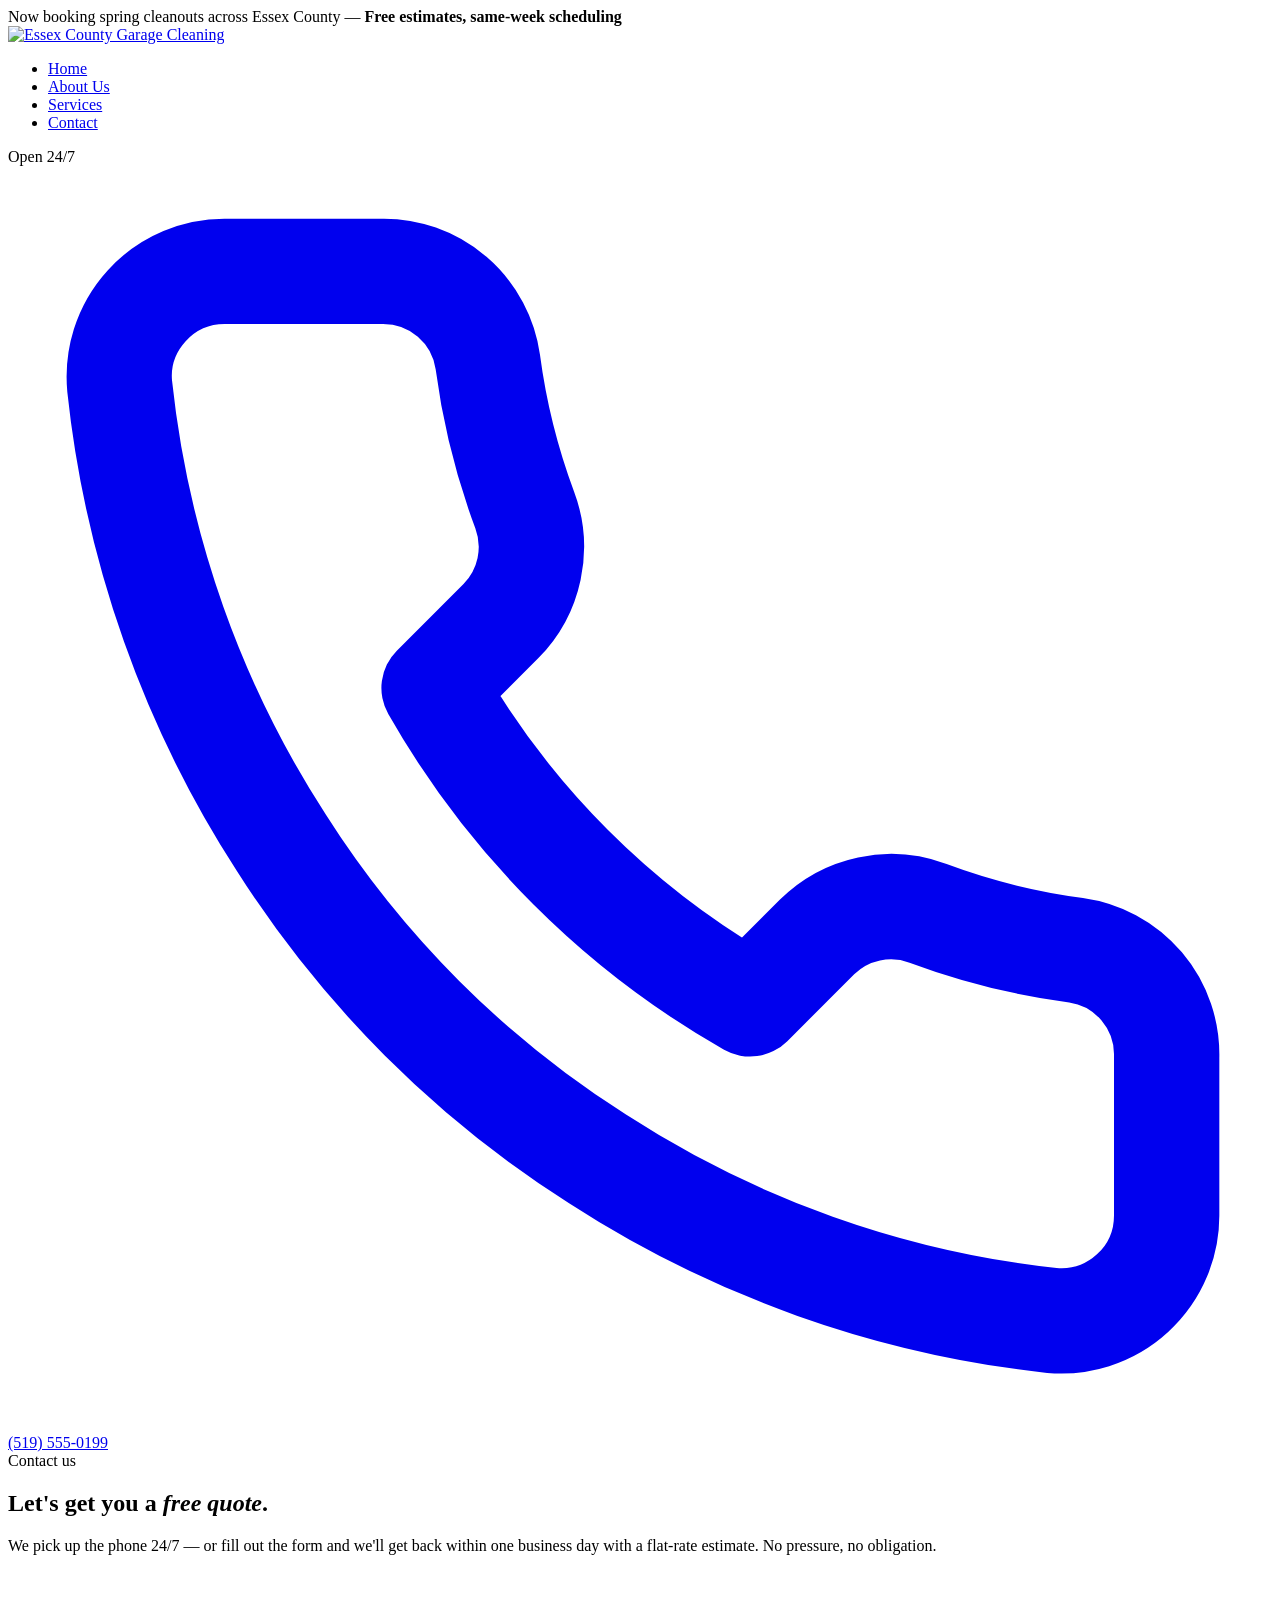
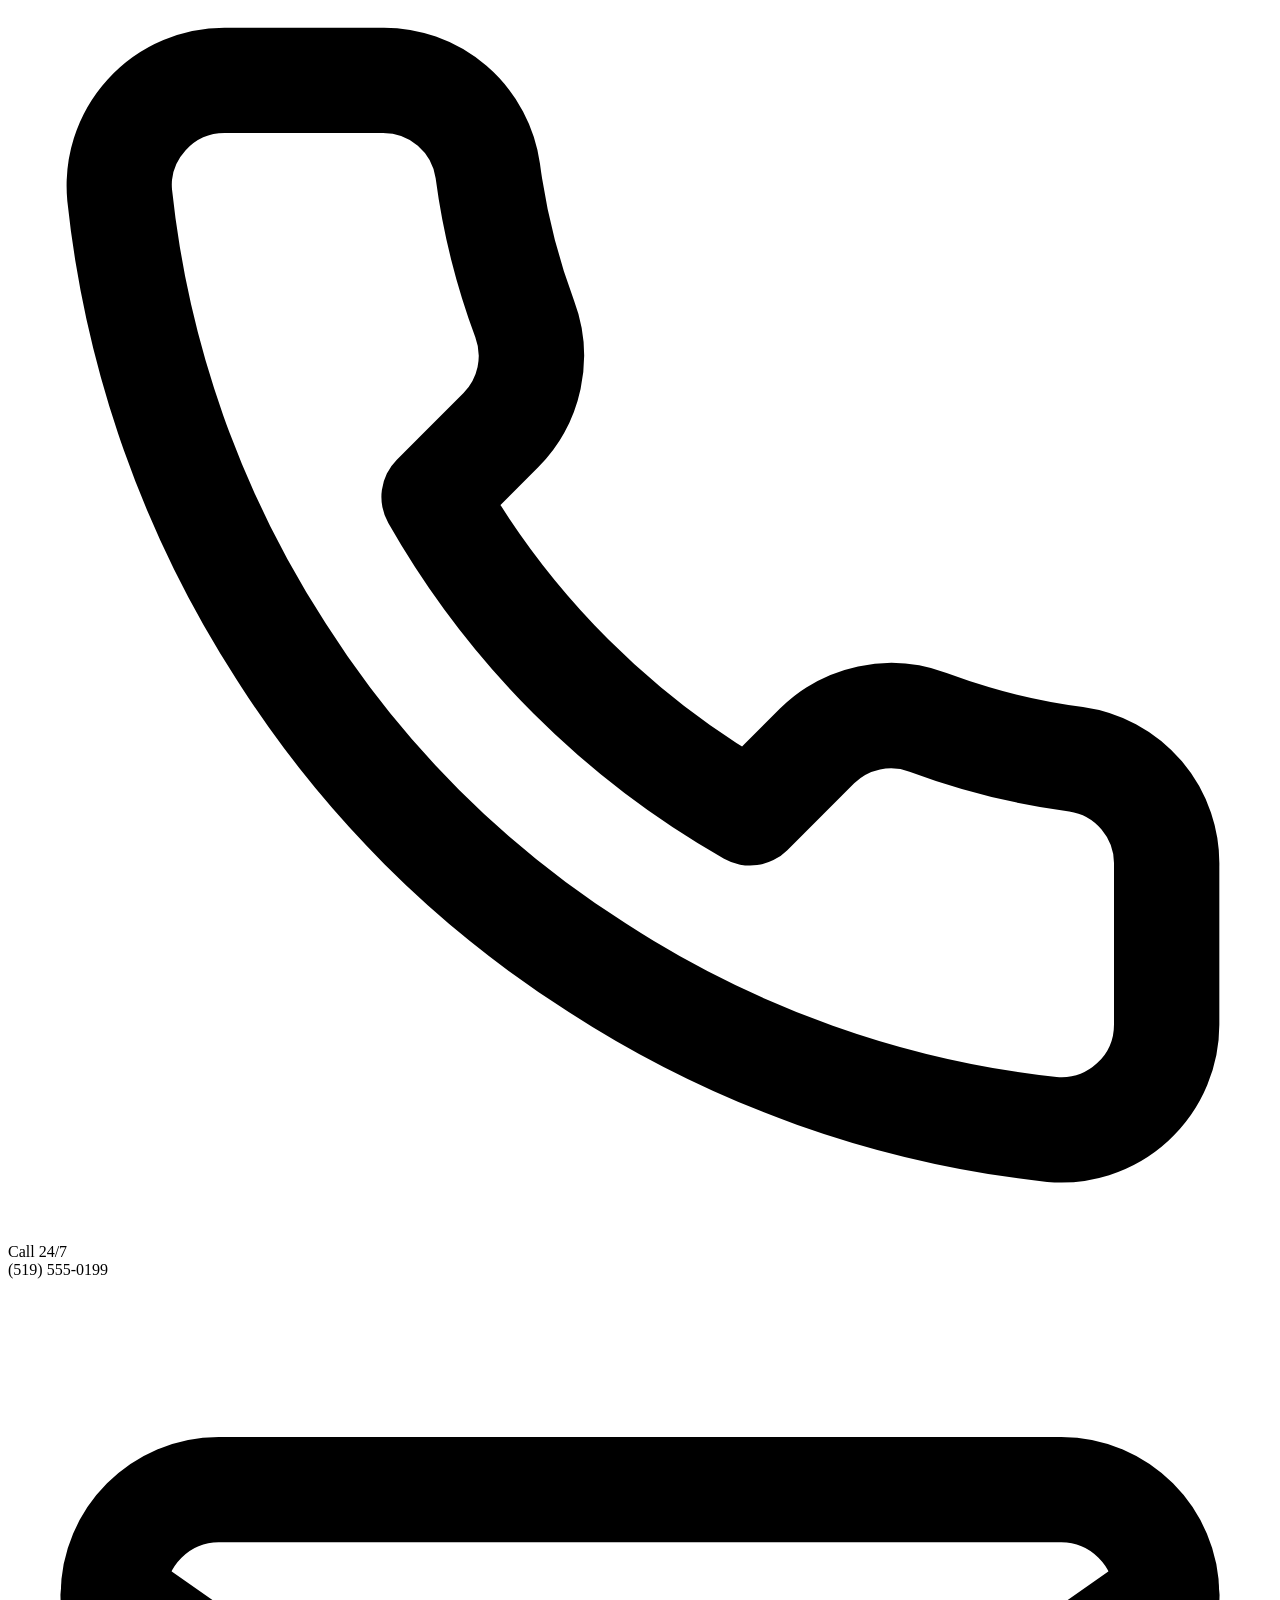
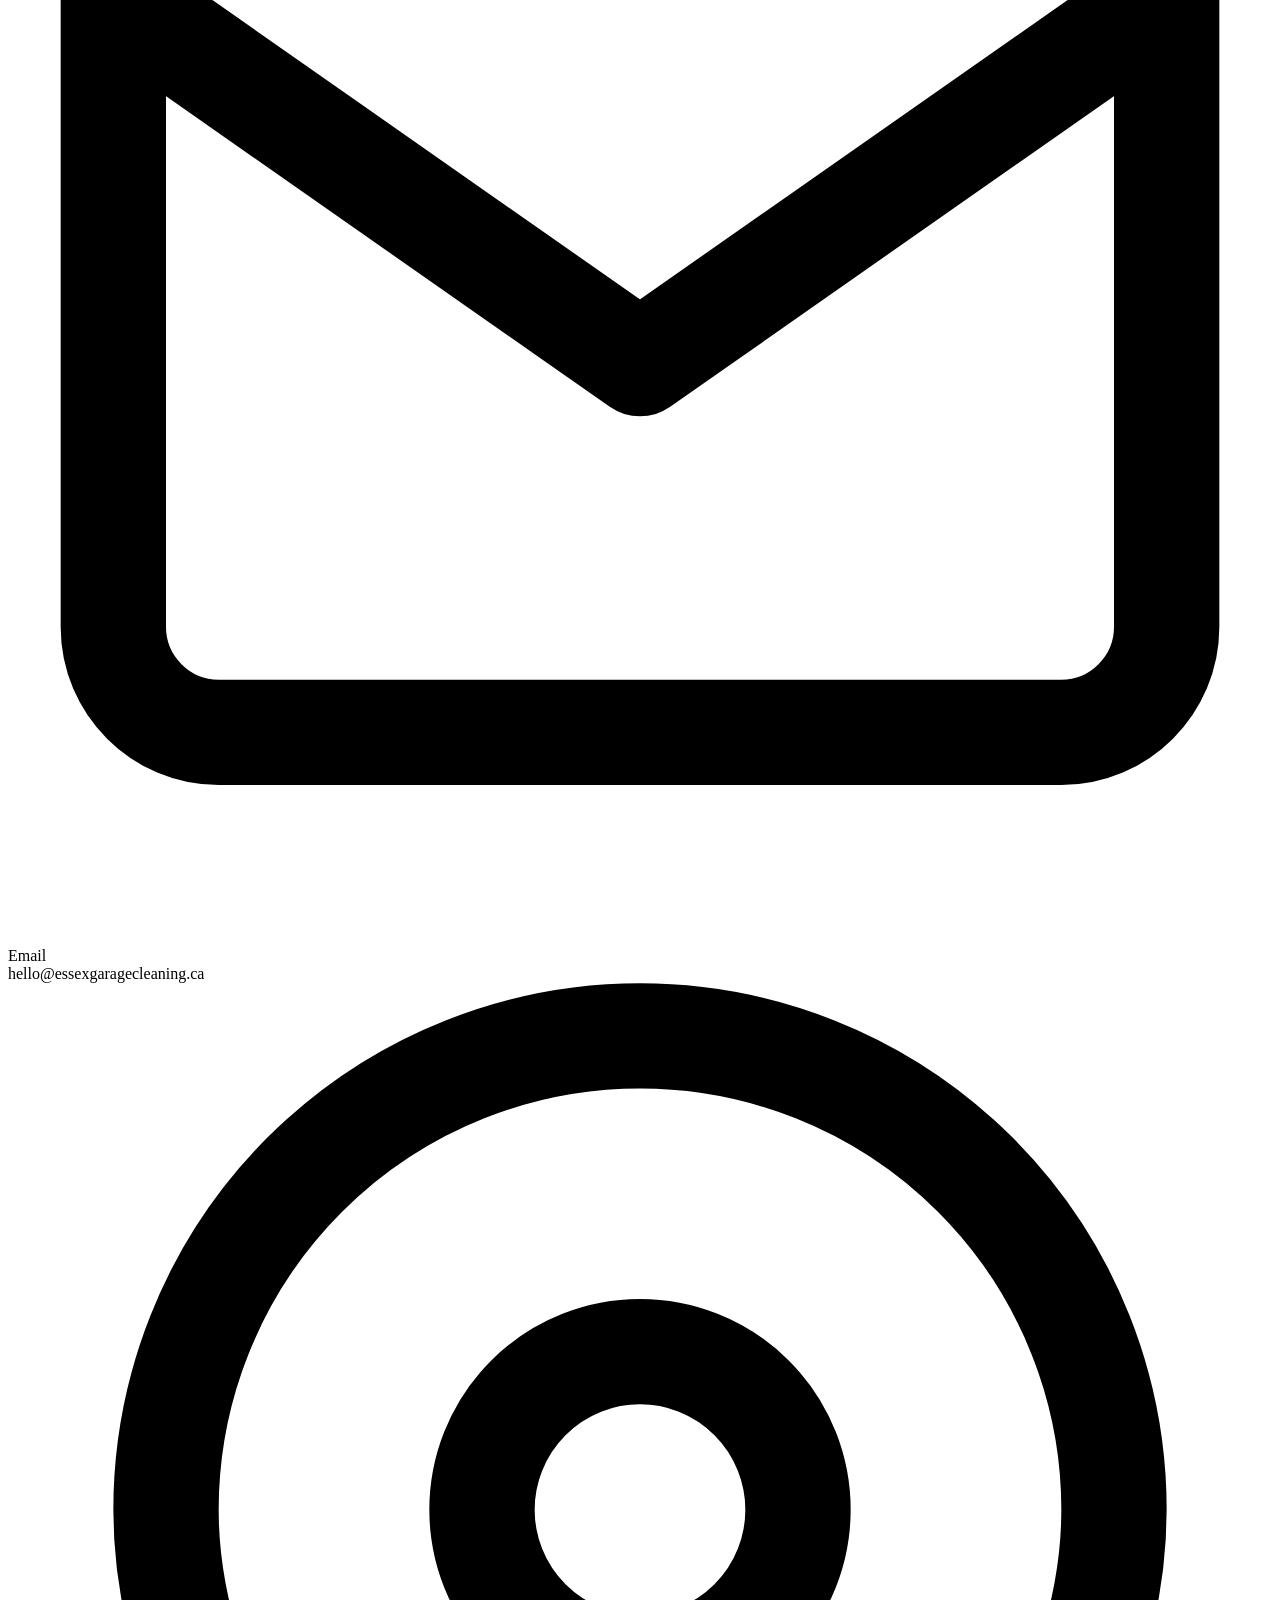
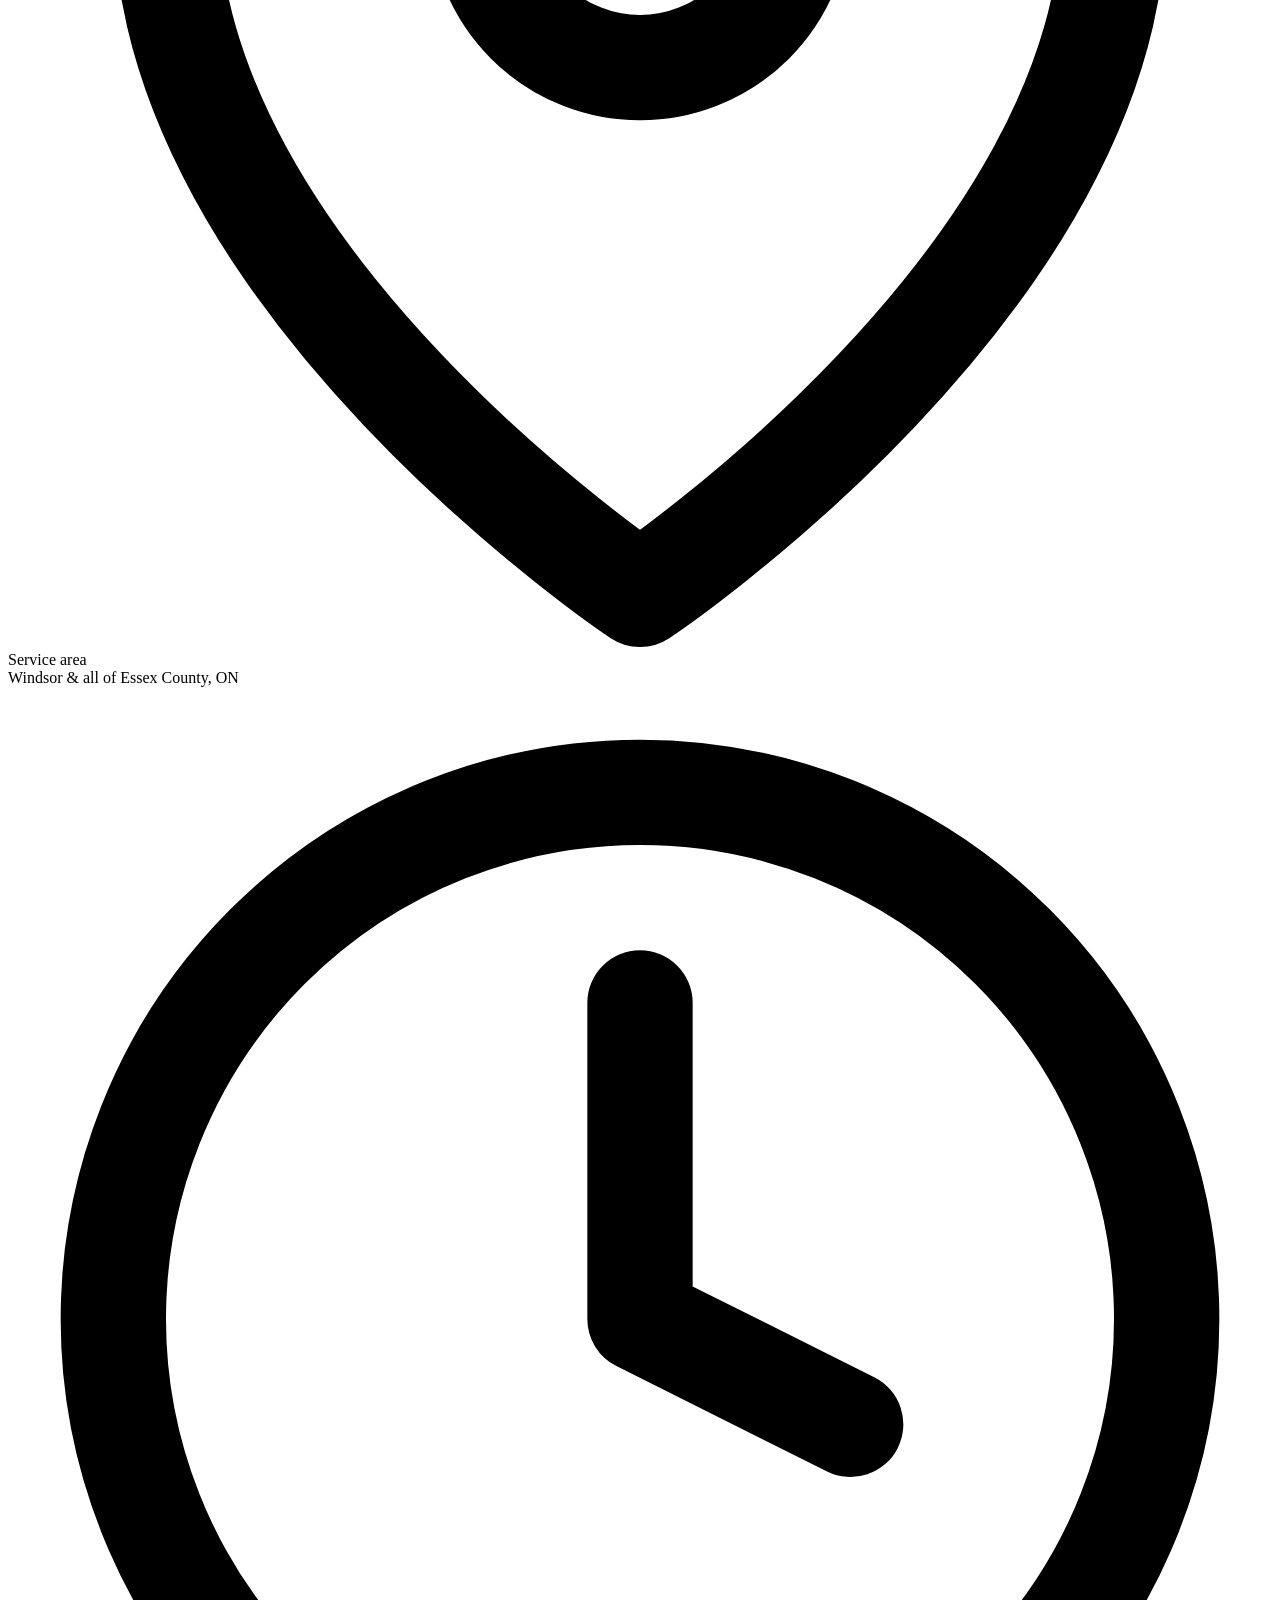
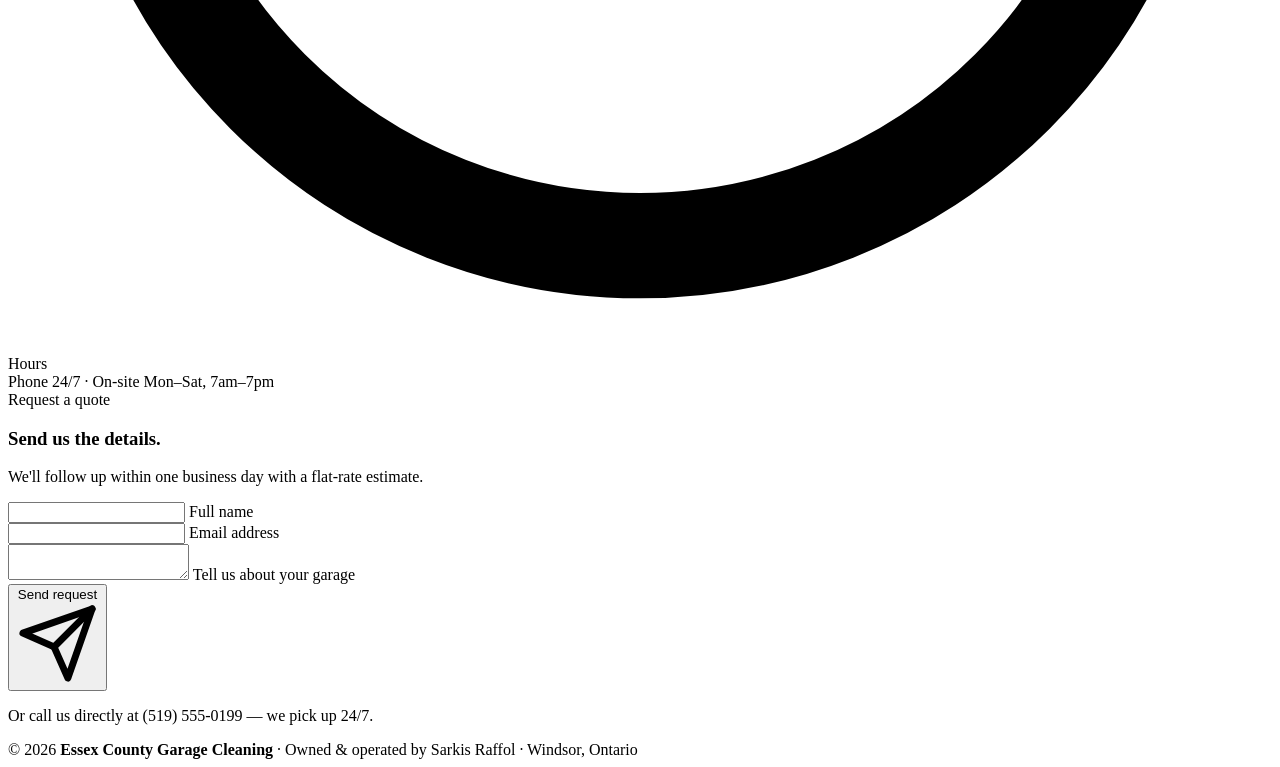
==== index.html @ 75c5b3ed "Add files via upload" ====
<!DOCTYPE html>
<html lang="en">
<head>
<meta charset="UTF-8" />
<meta name="viewport" content="width=device-width, initial-scale=1.0" />
<title>Contact — Essex County Garage Cleaning</title>
<link rel="preconnect" href="https://fonts.googleapis.com">
<link rel="preconnect" href="https://fonts.gstatic.com" crossorigin>
<link href="https://fonts.googleapis.com/css2?family=Fraunces:ital,opsz,wght@0,9..144,400;0,9..144,500;0,9..144,600;1,9..144,500&family=Inter:wght@300;400;500;600;700&display=swap" rel="stylesheet">
<link rel="stylesheet" href="assets/style.css">
</head>
<body>

<div class="announce">
  Now booking spring cleanouts across Essex County — <strong>Free estimates, same-week scheduling</strong>
</div>

<header class="site-header">
  <div class="header-inner">
    <a href="index.html" class="brand">
      <img src="assets/logo.png" alt="Essex County Garage Cleaning" class="brand-logo">
    </a>
    <nav class="primary">
      <ul>
        <li><a href="index.html">Home</a></li>
        <li><a href="about.html">About Us</a></li>
        <li><a href="services.html">Services</a></li>
        <li><a href="contact.html" class="active">Contact</a></li>
      </ul>
    </nav>
    <div class="header-cta">
      <span class="pill-247">Open 24/7</span>
      <a href="tel:5195550199" class="btn-phone">
        <svg viewBox="0 0 24 24" fill="none" stroke="currentColor" stroke-width="2" stroke-linecap="round" stroke-linejoin="round"><path d="M22 16.92v3a2 2 0 0 1-2.18 2 19.79 19.79 0 0 1-8.63-3.07 19.5 19.5 0 0 1-6-6 19.79 19.79 0 0 1-3.07-8.67A2 2 0 0 1 4.11 2h3a2 2 0 0 1 2 1.72 12.84 12.84 0 0 0 .7 2.81 2 2 0 0 1-.45 2.11L8.09 9.91a16 16 0 0 0 6 6l1.27-1.27a2 2 0 0 1 2.11-.45 12.84 12.84 0 0 0 2.81.7A2 2 0 0 1 22 16.92z"/></svg>
        (519) 555-0199
      </a>
    </div>
  </div>
</header>

<section class="page-hero">
  <div class="eyebrow">Contact us</div>
  <h1>Let's get you a <em>free quote</em>.</h1>
  <p class="lead">
    We pick up the phone 24/7 — or fill out the form and we'll get back within one business day with a flat-rate estimate. No pressure, no obligation.
  </p>
</section>

<section class="contact-row" style="margin-top: 20px;">
  <div class="contact-info">
    <div class="contact-details" style="margin-top: 0;">
      <div class="contact-detail">
        <div class="contact-detail-icon">
          <svg viewBox="0 0 24 24" fill="none" stroke="currentColor" stroke-width="2" stroke-linecap="round" stroke-linejoin="round"><path d="M22 16.92v3a2 2 0 0 1-2.18 2 19.79 19.79 0 0 1-8.63-3.07 19.5 19.5 0 0 1-6-6 19.79 19.79 0 0 1-3.07-8.67A2 2 0 0 1 4.11 2h3a2 2 0 0 1 2 1.72 12.84 12.84 0 0 0 .7 2.81 2 2 0 0 1-.45 2.11L8.09 9.91a16 16 0 0 0 6 6l1.27-1.27a2 2 0 0 1 2.11-.45 12.84 12.84 0 0 0 2.81.7A2 2 0 0 1 22 16.92z"/></svg>
        </div>
        <div>
          <div class="contact-detail-label">Call 24/7</div>
          <div class="contact-detail-value large">(519) 555-0199</div>
        </div>
      </div>
      <div class="contact-detail">
        <div class="contact-detail-icon">
          <svg viewBox="0 0 24 24" fill="none" stroke="currentColor" stroke-width="2" stroke-linecap="round" stroke-linejoin="round"><path d="M4 4h16c1.1 0 2 .9 2 2v12c0 1.1-.9 2-2 2H4c-1.1 0-2-.9-2-2V6c0-1.1.9-2 2-2z"/><polyline points="22,6 12,13 2,6"/></svg>
        </div>
        <div>
          <div class="contact-detail-label">Email</div>
          <div class="contact-detail-value">hello@essexgaragecleaning.ca</div>
        </div>
      </div>
      <div class="contact-detail">
        <div class="contact-detail-icon">
          <svg viewBox="0 0 24 24" fill="none" stroke="currentColor" stroke-width="2" stroke-linecap="round" stroke-linejoin="round"><path d="M21 10c0 7-9 13-9 13s-9-6-9-13a9 9 0 0 1 18 0z"/><circle cx="12" cy="10" r="3"/></svg>
        </div>
        <div>
          <div class="contact-detail-label">Service area</div>
          <div class="contact-detail-value">Windsor &amp; all of Essex County, ON</div>
        </div>
      </div>
      <div class="contact-detail">
        <div class="contact-detail-icon">
          <svg viewBox="0 0 24 24" fill="none" stroke="currentColor" stroke-width="2" stroke-linecap="round" stroke-linejoin="round"><circle cx="12" cy="12" r="10"/><polyline points="12 6 12 12 16 14"/></svg>
        </div>
        <div>
          <div class="contact-detail-label">Hours</div>
          <div class="contact-detail-value">Phone 24/7 · On-site Mon–Sat, 7am–7pm</div>
        </div>
      </div>
    </div>
  </div>

  <div class="contact-card">
    <div class="contact-kicker">Request a quote</div>
    <h3 class="contact-title">Send us the details.</h3>
    <p class="contact-sub">We'll follow up within one business day with a flat-rate estimate.</p>
    <form onsubmit="event.preventDefault(); const b=this.querySelector('.form-submit'); b.innerHTML='Sent — we\'ll be in touch'; b.style.background='var(--ink)';">
      <div class="field">
        <input type="text" id="name" placeholder=" " required />
        <label for="name">Full name</label>
      </div>
      <div class="field">
        <input type="email" id="email" placeholder=" " required />
        <label for="email">Email address</label>
      </div>
      <div class="field">
        <textarea id="message" placeholder=" " required></textarea>
        <label for="message">Tell us about your garage</label>
      </div>
      <button type="submit" class="form-submit">
        Send request
        <svg viewBox="0 0 24 24" fill="none" stroke="currentColor" stroke-width="2" stroke-linecap="round" stroke-linejoin="round"><line x1="22" y1="2" x2="11" y2="13"/><polygon points="22 2 15 22 11 13 2 9 22 2"/></svg>
      </button>
      <p class="form-note">Or call us directly at (519) 555-0199 — we pick up 24/7.</p>
    </form>
  </div>
</section>

<footer class="site-footer">
  © 2026 <strong>Essex County Garage Cleaning</strong> · Owned &amp; operated by Sarkis Raffol · Windsor, Ontario
</footer>

</body>
</html>
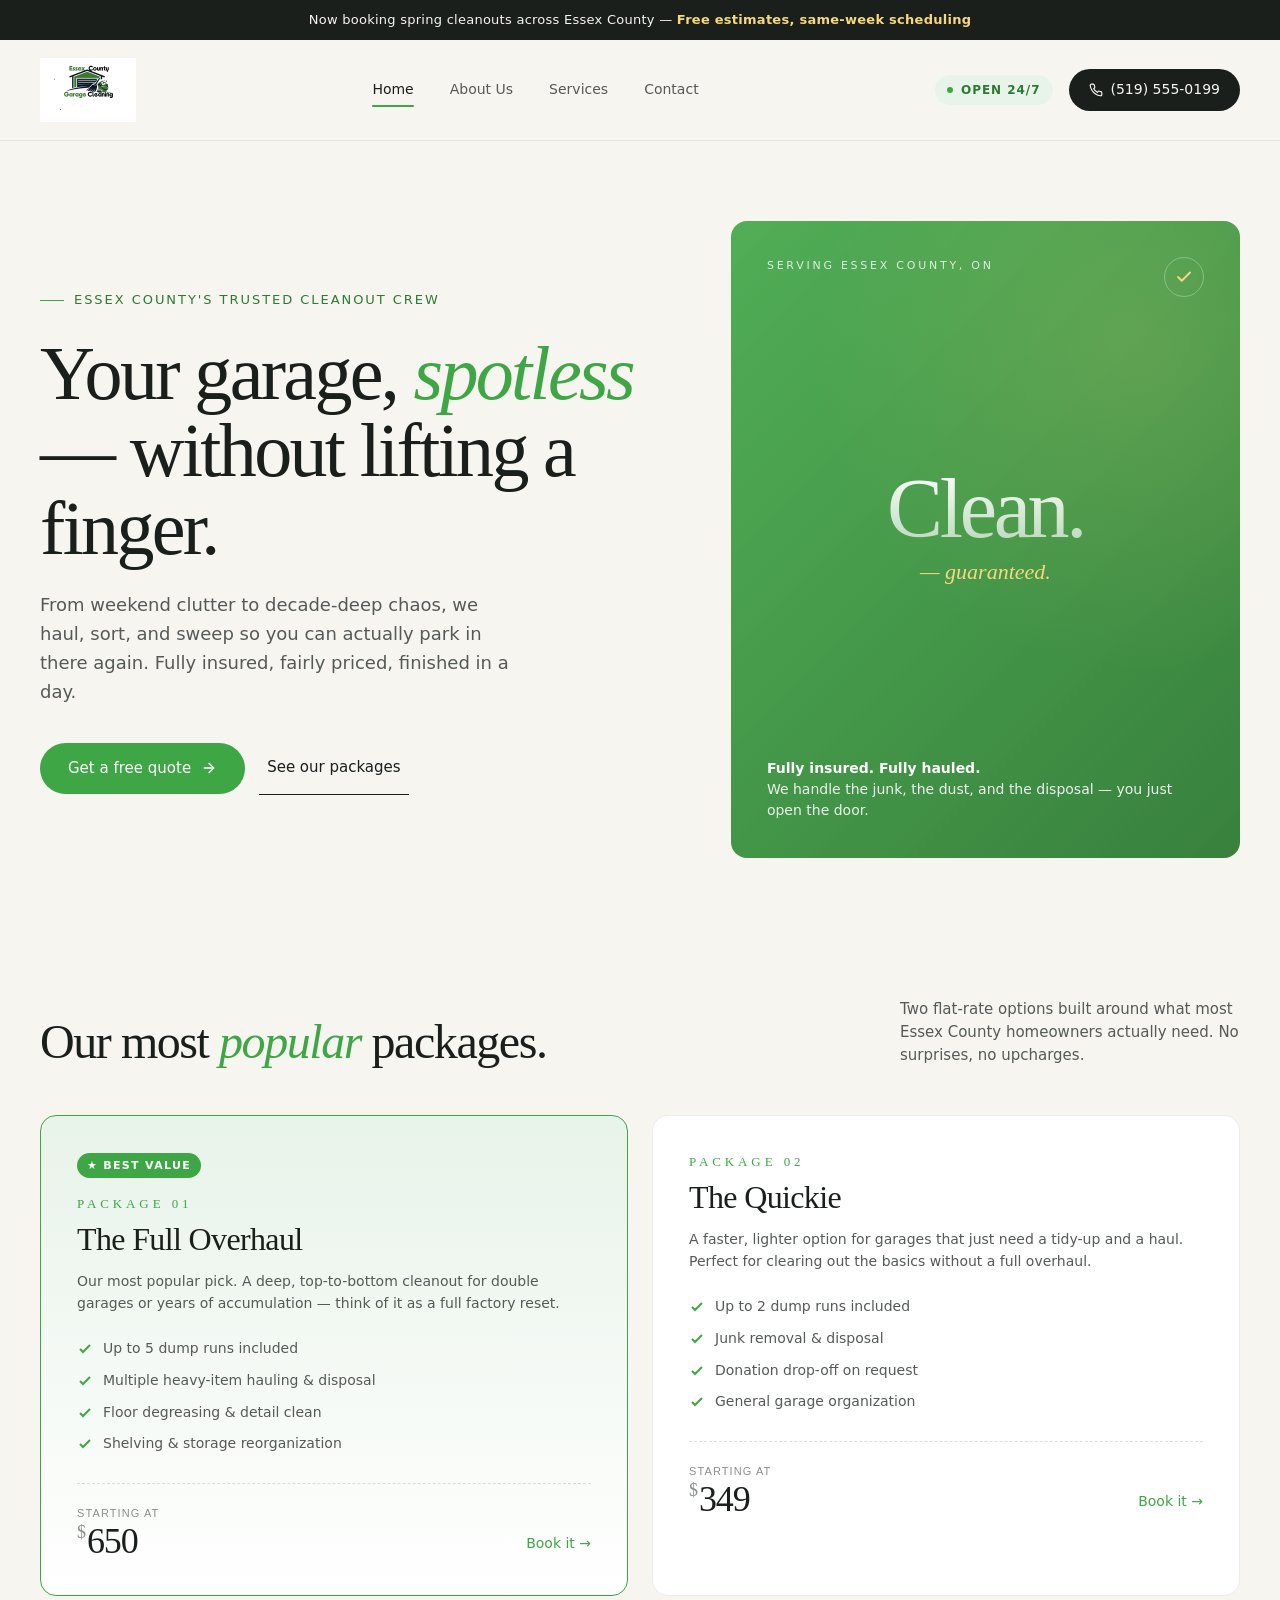
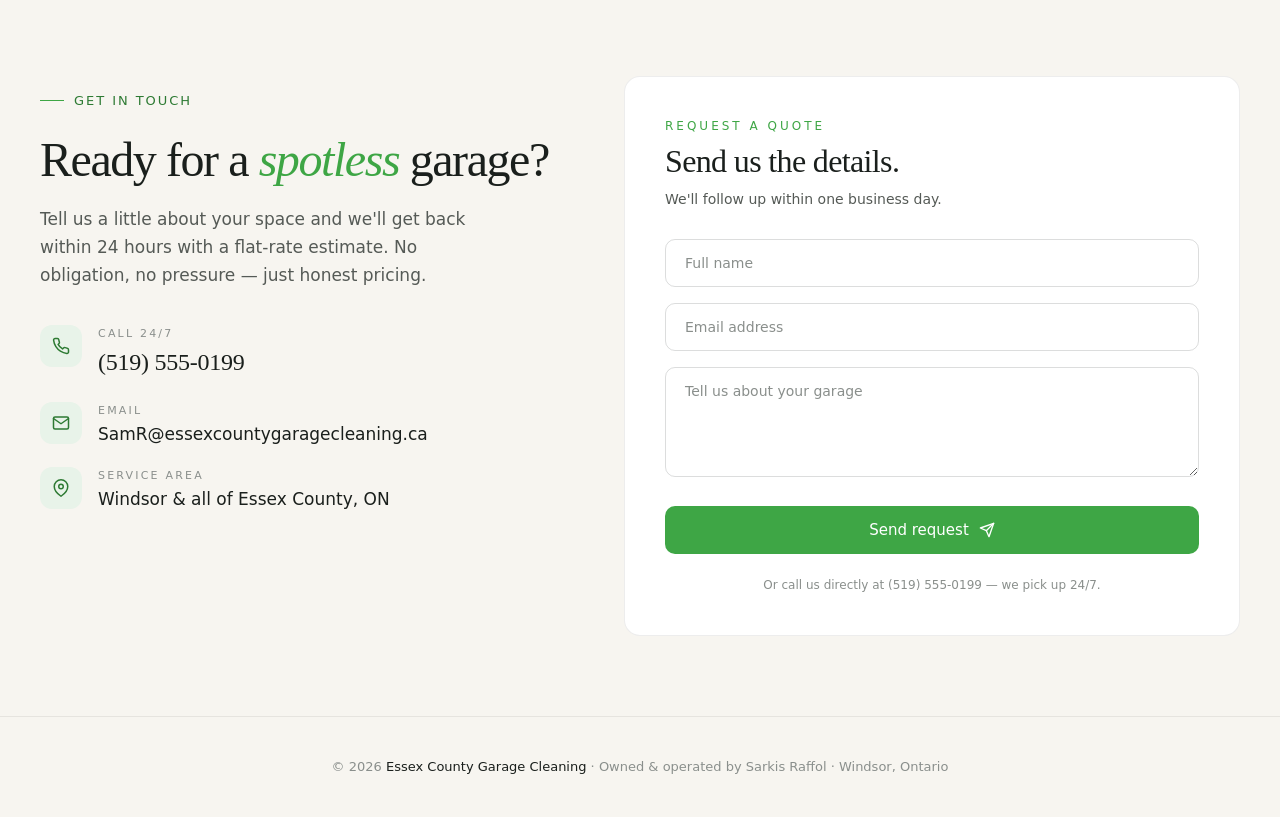
==== commit f97db28d: "Add files via upload" ====
--- a/index.html
+++ b/index.html
@@ -3,11 +3,828 @@
 <head>
 <meta charset="UTF-8" />
 <meta name="viewport" content="width=device-width, initial-scale=1.0" />
-<title>Contact — Essex County Garage Cleaning</title>
+<title>Essex County Garage Cleaning — Clutter-Free Garages, Guaranteed</title>
 <link rel="preconnect" href="https://fonts.googleapis.com">
 <link rel="preconnect" href="https://fonts.gstatic.com" crossorigin>
 <link href="https://fonts.googleapis.com/css2?family=Fraunces:ital,opsz,wght@0,9..144,400;0,9..144,500;0,9..144,600;1,9..144,500&family=Inter:wght@300;400;500;600;700&display=swap" rel="stylesheet">
-<link rel="stylesheet" href="assets/style.css">
+<style>
+/* ============================================
+   Essex County Garage Cleaning — Shared Styles
+   ============================================ */
+
+:root {
+  --bg: #f7f5f0;
+  --bg-card: #ffffff;
+  --ink: #1a1f1c;
+  --ink-soft: #555a56;
+  --muted: #8a8f8c;
+  --accent: #3ea645;          /* tuned to match logo green */
+  --accent-soft: #e8f3e9;
+  --accent-deep: #2d7a33;
+  --logo-navy: #182b3a;       /* from logo outlines */
+  --gold: #f5d87f;
+  --line: rgba(26, 31, 28, 0.08);
+  --line-strong: rgba(26, 31, 28, 0.15);
+  --radius: 16px;
+  --radius-sm: 10px;
+}
+
+* { box-sizing: border-box; margin: 0; padding: 0; }
+html { scroll-behavior: smooth; }
+
+body {
+  background: var(--bg);
+  color: var(--ink);
+  font-family: 'Inter', system-ui, sans-serif;
+  -webkit-font-smoothing: antialiased;
+  line-height: 1.55;
+  font-size: 16px;
+}
+a { color: inherit; text-decoration: none; }
+
+.container-wide { max-width: 1280px; margin: 0 auto; padding: 0 40px; }
+
+/* ---------- ANNOUNCEMENT ---------- */
+.announce {
+  background: var(--ink);
+  color: var(--bg);
+  font-size: 13px;
+  letter-spacing: 0.02em;
+  text-align: center;
+  padding: 10px 20px;
+}
+.announce strong { color: var(--gold); font-weight: 600; }
+
+/* ---------- HEADER ---------- */
+header.site-header {
+  border-bottom: 1px solid var(--line);
+  position: sticky;
+  top: 0;
+  z-index: 50;
+  backdrop-filter: blur(8px);
+  background: rgba(247, 245, 240, 0.92);
+}
+.header-inner {
+  max-width: 1280px;
+  margin: 0 auto;
+  padding: 18px 40px;
+  display: grid;
+  grid-template-columns: auto 1fr auto;
+  align-items: center;
+  gap: 40px;
+}
+.brand {
+  display: flex;
+  align-items: center;
+  gap: 14px;
+}
+.brand-logo {
+  height: 64px;
+  width: auto;
+  display: block;
+}
+nav.primary ul {
+  list-style: none;
+  display: flex;
+  gap: 36px;
+  justify-content: center;
+  font-size: 14px;
+  font-weight: 500;
+}
+nav.primary a {
+  color: var(--ink-soft);
+  transition: color 0.2s;
+  position: relative;
+  padding: 4px 0;
+}
+nav.primary a:hover { color: var(--accent); }
+nav.primary a.active { color: var(--ink); }
+nav.primary a.active::after {
+  content: '';
+  position: absolute;
+  bottom: -6px;
+  left: 0; right: 0;
+  height: 2px;
+  background: var(--accent);
+  border-radius: 2px;
+}
+.header-cta { display: flex; align-items: center; gap: 16px; }
+.pill-247 {
+  display: inline-flex;
+  align-items: center;
+  gap: 8px;
+  background: var(--accent-soft);
+  color: var(--accent-deep);
+  font-size: 12px;
+  font-weight: 600;
+  letter-spacing: 0.08em;
+  padding: 6px 12px;
+  border-radius: 999px;
+  text-transform: uppercase;
+}
+.pill-247::before {
+  content: '';
+  width: 6px; height: 6px;
+  border-radius: 50%;
+  background: var(--accent);
+  animation: pulse 2s infinite;
+}
+@keyframes pulse {
+  0%, 100% { opacity: 1; transform: scale(1); }
+  50% { opacity: 0.4; transform: scale(1.3); }
+}
+.btn-phone {
+  background: var(--ink);
+  color: var(--bg);
+  padding: 10px 20px;
+  border-radius: 999px;
+  font-size: 14px;
+  font-weight: 500;
+  transition: background 0.2s;
+  display: inline-flex;
+  align-items: center;
+  gap: 8px;
+}
+.btn-phone:hover { background: var(--accent); }
+.btn-phone svg { width: 14px; height: 14px; }
+
+/* ---------- BUTTONS ---------- */
+.btn-primary {
+  background: var(--accent);
+  color: #fff;
+  padding: 14px 28px;
+  border-radius: 999px;
+  font-size: 15px;
+  font-weight: 500;
+  transition: all 0.25s;
+  display: inline-flex;
+  align-items: center;
+  gap: 10px;
+  border: none;
+  cursor: pointer;
+}
+.btn-primary:hover {
+  background: var(--accent-deep);
+  transform: translateY(-2px);
+  box-shadow: 0 10px 20px -10px rgba(62, 166, 69, 0.5);
+}
+.btn-primary svg { width: 16px; height: 16px; transition: transform 0.2s; }
+.btn-primary:hover svg { transform: translateX(3px); }
+.btn-ghost {
+  color: var(--ink);
+  font-size: 15px;
+  font-weight: 500;
+  padding: 14px 8px;
+  border-bottom: 1px solid var(--ink);
+  transition: color 0.2s, border-color 0.2s;
+}
+.btn-ghost:hover { color: var(--accent); border-color: var(--accent); }
+
+/* ---------- TYPE ---------- */
+.eyebrow {
+  display: inline-flex;
+  align-items: center;
+  gap: 10px;
+  font-size: 13px;
+  color: var(--accent-deep);
+  letter-spacing: 0.15em;
+  text-transform: uppercase;
+  font-weight: 500;
+  margin-bottom: 24px;
+}
+.eyebrow::before {
+  content: '';
+  width: 24px;
+  height: 1px;
+  background: var(--accent);
+}
+h1.display {
+  font-family: 'Fraunces', serif;
+  font-size: clamp(44px, 6vw, 76px);
+  line-height: 1.02;
+  font-weight: 500;
+  letter-spacing: -0.035em;
+}
+h1.display em, h2.display em {
+  font-style: italic;
+  color: var(--accent);
+  font-weight: 400;
+}
+h2.display {
+  font-family: 'Fraunces', serif;
+  font-weight: 500;
+  font-size: clamp(32px, 4vw, 48px);
+  letter-spacing: -0.03em;
+  line-height: 1.05;
+}
+
+/* ---------- HERO (home) ---------- */
+.hero {
+  max-width: 1280px;
+  margin: 0 auto;
+  padding: 80px 40px 60px;
+  display: grid;
+  grid-template-columns: 1.2fr 1fr;
+  gap: 80px;
+  align-items: center;
+}
+.hero-lead {
+  margin-top: 24px;
+  font-size: 18px;
+  color: var(--ink-soft);
+  max-width: 480px;
+  line-height: 1.6;
+}
+.hero-ctas {
+  margin-top: 36px;
+  display: flex;
+  gap: 14px;
+  align-items: center;
+  flex-wrap: wrap;
+}
+.hero-visual {
+  position: relative;
+  aspect-ratio: 4 / 5;
+  border-radius: var(--radius);
+  overflow: hidden;
+  background:
+    linear-gradient(135deg, rgba(62,166,69,0.9), rgba(45,122,51,0.95)),
+    repeating-linear-gradient(45deg, transparent 0 20px, rgba(255,255,255,0.04) 20px 21px);
+  padding: 36px;
+  display: flex;
+  flex-direction: column;
+  justify-content: space-between;
+  color: #fff;
+}
+.hero-visual::after {
+  content: '';
+  position: absolute;
+  inset: 0;
+  background: radial-gradient(circle at 80% 20%, rgba(245, 216, 127, 0.15), transparent 50%);
+  pointer-events: none;
+}
+.visual-top {
+  display: flex;
+  justify-content: space-between;
+  align-items: flex-start;
+  position: relative;
+  z-index: 1;
+}
+.visual-tag {
+  font-size: 11px;
+  letter-spacing: 0.25em;
+  text-transform: uppercase;
+  color: rgba(255,255,255,0.8);
+}
+.visual-check {
+  width: 40px; height: 40px;
+  border-radius: 50%;
+  border: 1px solid rgba(255,255,255,0.3);
+  display: grid; place-items: center;
+  color: var(--gold);
+}
+.visual-center { text-align: center; position: relative; z-index: 1; }
+.visual-big {
+  font-family: 'Fraunces', serif;
+  font-size: 84px;
+  font-weight: 500;
+  letter-spacing: -0.04em;
+  line-height: 1;
+  background: linear-gradient(180deg, #fff 0%, rgba(255,255,255,0.6) 100%);
+  -webkit-background-clip: text;
+  background-clip: text;
+  -webkit-text-fill-color: transparent;
+}
+.visual-big-sub {
+  font-family: 'Fraunces', serif;
+  font-style: italic;
+  font-size: 22px;
+  color: var(--gold);
+  margin-top: 4px;
+}
+.visual-bottom {
+  position: relative;
+  z-index: 1;
+  font-size: 14px;
+  line-height: 1.5;
+  color: rgba(255,255,255,0.9);
+}
+.visual-bottom strong { color: #fff; font-weight: 600; }
+
+/* ---------- PAGE HEADER (subpages) ---------- */
+.page-hero {
+  max-width: 1280px;
+  margin: 0 auto;
+  padding: 80px 40px 50px;
+}
+.page-hero h1 {
+  font-family: 'Fraunces', serif;
+  font-size: clamp(44px, 6vw, 72px);
+  font-weight: 500;
+  letter-spacing: -0.035em;
+  line-height: 1.02;
+  max-width: 800px;
+}
+.page-hero h1 em { font-style: italic; color: var(--accent); font-weight: 400; }
+.page-hero .lead {
+  margin-top: 20px;
+  font-size: 18px;
+  color: var(--ink-soft);
+  max-width: 620px;
+}
+
+/* ---------- SECTION HEAD ---------- */
+.section-head {
+  display: flex;
+  align-items: flex-end;
+  justify-content: space-between;
+  margin-bottom: 48px;
+  gap: 40px;
+  flex-wrap: wrap;
+}
+.section-head h2 { max-width: 600px; }
+.section-head p {
+  color: var(--ink-soft);
+  max-width: 340px;
+  font-size: 15px;
+}
+
+/* ---------- SERVICES / PACKAGES ---------- */
+section.services, section.page-section {
+  max-width: 1280px;
+  margin: 80px auto;
+  padding: 0 40px;
+}
+.pkg-grid {
+  display: grid;
+  grid-template-columns: 1fr 1fr;
+  gap: 24px;
+}
+.pkg {
+  background: var(--bg-card);
+  border: 1px solid var(--line);
+  border-radius: var(--radius);
+  padding: 36px;
+  position: relative;
+  overflow: hidden;
+  transition: all 0.3s ease;
+}
+.pkg::before {
+  content: '';
+  position: absolute;
+  inset: 0;
+  background: linear-gradient(135deg, var(--accent-soft) 0%, transparent 60%);
+  opacity: 0;
+  transition: opacity 0.3s;
+  pointer-events: none;
+}
+.pkg:hover {
+  border-color: var(--accent);
+  transform: translateY(-4px);
+  box-shadow: 0 20px 40px -20px rgba(62, 166, 69, 0.25);
+}
+.pkg:hover::before { opacity: 1; }
+.pkg.featured {
+  border-color: var(--accent);
+  background: linear-gradient(180deg, var(--accent-soft) 0%, var(--bg-card) 100%);
+}
+.pkg-inner { position: relative; z-index: 1; }
+.pkg-badge {
+  display: inline-flex;
+  align-items: center;
+  gap: 6px;
+  background: var(--accent);
+  color: #fff;
+  font-size: 11px;
+  font-weight: 600;
+  letter-spacing: 0.12em;
+  text-transform: uppercase;
+  padding: 4px 10px;
+  border-radius: 999px;
+  margin-bottom: 16px;
+}
+.pkg-num {
+  font-family: 'Fraunces', serif;
+  font-size: 13px;
+  color: var(--accent);
+  letter-spacing: 0.3em;
+  text-transform: uppercase;
+  font-weight: 500;
+}
+.pkg-name {
+  font-family: 'Fraunces', serif;
+  font-size: 32px;
+  font-weight: 500;
+  letter-spacing: -0.02em;
+  margin-top: 8px;
+  line-height: 1.1;
+}
+.pkg-desc {
+  color: var(--ink-soft);
+  font-size: 14px;
+  margin-top: 12px;
+  line-height: 1.6;
+}
+.pkg-features {
+  list-style: none;
+  margin-top: 24px;
+  display: flex;
+  flex-direction: column;
+  gap: 10px;
+}
+.pkg-features li {
+  display: flex;
+  align-items: flex-start;
+  gap: 10px;
+  font-size: 14px;
+  color: var(--ink-soft);
+}
+.pkg-features li::before {
+  content: '';
+  width: 16px; height: 16px;
+  flex-shrink: 0;
+  margin-top: 3px;
+  background-image: url("data:image/svg+xml;utf8,<svg xmlns='http://www.w3.org/2000/svg' viewBox='0 0 16 16' fill='none' stroke='%233ea645' stroke-width='2'><path d='M3 8l3 3 7-7'/></svg>");
+  background-size: contain;
+  background-repeat: no-repeat;
+}
+.pkg-foot {
+  margin-top: 28px;
+  padding-top: 24px;
+  border-top: 1px dashed var(--line-strong);
+  display: flex;
+  align-items: flex-end;
+  justify-content: space-between;
+}
+.pkg-price {
+  font-family: 'Fraunces', serif;
+  font-size: 36px;
+  font-weight: 500;
+  letter-spacing: -0.03em;
+  line-height: 1;
+}
+.pkg-price .from {
+  font-size: 11px;
+  color: var(--muted);
+  font-family: 'Inter', sans-serif;
+  display: block;
+  font-weight: 400;
+  margin-bottom: 4px;
+  letter-spacing: 0.1em;
+  text-transform: uppercase;
+}
+.pkg-price .dollar { font-size: 18px; vertical-align: top; color: var(--muted); margin-right: 2px; }
+.pkg-cta {
+  color: var(--accent);
+  font-size: 14px;
+  font-weight: 500;
+  display: inline-flex;
+  align-items: center;
+  gap: 6px;
+  transition: gap 0.2s;
+  padding-bottom: 4px;
+}
+.pkg:hover .pkg-cta { gap: 10px; }
+
+/* ---------- CONTACT CARD (reused as home CTA + on contact page) ---------- */
+.contact-card {
+  background: var(--bg-card);
+  border: 1px solid var(--line);
+  border-radius: var(--radius);
+  padding: 40px;
+}
+.contact-kicker {
+  font-size: 12px;
+  color: var(--accent);
+  letter-spacing: 0.25em;
+  text-transform: uppercase;
+  font-weight: 500;
+}
+.contact-title {
+  font-family: 'Fraunces', serif;
+  font-size: 32px;
+  font-weight: 500;
+  letter-spacing: -0.02em;
+  margin-top: 8px;
+  line-height: 1.1;
+}
+.contact-sub {
+  font-size: 14px;
+  color: var(--ink-soft);
+  margin-top: 10px;
+}
+form {
+  margin-top: 28px;
+  display: flex;
+  flex-direction: column;
+  gap: 16px;
+}
+.field { position: relative; }
+.field label {
+  position: absolute;
+  top: 14px;
+  left: 16px;
+  font-size: 14px;
+  color: var(--muted);
+  pointer-events: none;
+  transition: all 0.2s ease;
+  background: var(--bg-card);
+  padding: 0 4px;
+}
+.field input,
+.field textarea {
+  width: 100%;
+  padding: 14px 16px;
+  border: 1px solid var(--line-strong);
+  border-radius: var(--radius-sm);
+  background: transparent;
+  font-family: inherit;
+  font-size: 15px;
+  color: var(--ink);
+  transition: border-color 0.2s;
+  outline: none;
+}
+.field textarea { resize: vertical; min-height: 110px; }
+.field input:focus,
+.field textarea:focus { border-color: var(--accent); }
+.field input:focus + label,
+.field input:not(:placeholder-shown) + label,
+.field textarea:focus + label,
+.field textarea:not(:placeholder-shown) + label {
+  top: -8px;
+  font-size: 11px;
+  color: var(--accent);
+  letter-spacing: 0.08em;
+  text-transform: uppercase;
+}
+.form-submit {
+  background: var(--accent);
+  color: #fff;
+  padding: 15px 24px;
+  border: none;
+  border-radius: var(--radius-sm);
+  font-family: inherit;
+  font-size: 15px;
+  font-weight: 500;
+  cursor: pointer;
+  transition: background 0.2s;
+  margin-top: 6px;
+  display: inline-flex;
+  align-items: center;
+  justify-content: center;
+  gap: 10px;
+}
+.form-submit:hover { background: var(--accent-deep); }
+.form-submit svg { width: 16px; height: 16px; }
+.form-note {
+  font-size: 12px;
+  color: var(--muted);
+  text-align: center;
+  margin-top: 6px;
+}
+
+/* ---------- CONTACT ROW (home + contact page use this) ---------- */
+.contact-row {
+  max-width: 1280px;
+  margin: 80px auto;
+  padding: 0 40px;
+  display: grid;
+  grid-template-columns: 1fr 1.1fr;
+  gap: 24px;
+  align-items: start;
+}
+.contact-info {
+  padding: 8px 20px 8px 0;
+}
+.contact-info h2 { margin-bottom: 20px; }
+.contact-info p.lead {
+  font-size: 17px;
+  color: var(--ink-soft);
+  line-height: 1.65;
+  max-width: 460px;
+}
+.contact-details {
+  margin-top: 36px;
+  display: flex;
+  flex-direction: column;
+  gap: 20px;
+}
+.contact-detail {
+  display: flex;
+  gap: 16px;
+  align-items: flex-start;
+}
+.contact-detail-icon {
+  width: 42px; height: 42px;
+  border-radius: 12px;
+  background: var(--accent-soft);
+  color: var(--accent-deep);
+  display: grid;
+  place-items: center;
+  flex-shrink: 0;
+}
+.contact-detail-icon svg { width: 18px; height: 18px; }
+.contact-detail-label {
+  font-size: 11px;
+  letter-spacing: 0.2em;
+  text-transform: uppercase;
+  color: var(--muted);
+  font-weight: 500;
+}
+.contact-detail-value {
+  font-size: 17px;
+  color: var(--ink);
+  margin-top: 2px;
+  font-weight: 500;
+}
+.contact-detail-value.large {
+  font-family: 'Fraunces', serif;
+  font-size: 24px;
+  letter-spacing: -0.01em;
+}
+
+/* ---------- ABOUT PAGE BLOCKS ---------- */
+.about-grid {
+  max-width: 1280px;
+  margin: 60px auto;
+  padding: 0 40px;
+  display: grid;
+  grid-template-columns: 1.1fr 1fr;
+  gap: 60px;
+  align-items: center;
+}
+.about-copy h2 { margin-bottom: 24px; }
+.about-copy p {
+  color: var(--ink-soft);
+  font-size: 16px;
+  line-height: 1.7;
+  margin-bottom: 18px;
+}
+.about-copy p strong { color: var(--ink); font-weight: 600; }
+
+.values-grid {
+  max-width: 1280px;
+  margin: 80px auto;
+  padding: 0 40px;
+  display: grid;
+  grid-template-columns: repeat(3, 1fr);
+  gap: 24px;
+}
+.value-box {
+  background: var(--bg-card);
+  border: 1px solid var(--line);
+  border-radius: var(--radius);
+  padding: 32px;
+  transition: all 0.3s;
+}
+.value-box:hover {
+  border-color: var(--accent);
+  transform: translateY(-4px);
+  box-shadow: 0 20px 40px -20px rgba(62, 166, 69, 0.25);
+}
+.value-icon {
+  width: 48px; height: 48px;
+  border-radius: 12px;
+  background: var(--accent-soft);
+  color: var(--accent-deep);
+  display: grid;
+  place-items: center;
+  margin-bottom: 20px;
+}
+.value-icon svg { width: 22px; height: 22px; }
+.value-box h3 {
+  font-family: 'Fraunces', serif;
+  font-size: 22px;
+  font-weight: 500;
+  letter-spacing: -0.01em;
+  margin-bottom: 10px;
+}
+.value-box p {
+  color: var(--ink-soft);
+  font-size: 14px;
+  line-height: 1.6;
+}
+
+/* ---------- SERVICES PAGE ---------- */
+.service-list {
+  max-width: 1280px;
+  margin: 40px auto 80px;
+  padding: 0 40px;
+  display: grid;
+  grid-template-columns: repeat(2, 1fr);
+  gap: 24px;
+}
+.service-card {
+  background: var(--bg-card);
+  border: 1px solid var(--line);
+  border-radius: var(--radius);
+  padding: 40px;
+  transition: all 0.3s;
+  position: relative;
+  overflow: hidden;
+}
+.service-card::before {
+  content: '';
+  position: absolute;
+  top: 0; right: 0;
+  width: 140px; height: 140px;
+  background: radial-gradient(circle at top right, var(--accent-soft), transparent 70%);
+  opacity: 0;
+  transition: opacity 0.3s;
+}
+.service-card:hover {
+  border-color: var(--accent);
+  transform: translateY(-4px);
+  box-shadow: 0 20px 40px -20px rgba(62, 166, 69, 0.25);
+}
+.service-card:hover::before { opacity: 1; }
+.service-icon {
+  width: 56px; height: 56px;
+  border-radius: 14px;
+  background: var(--accent);
+  color: #fff;
+  display: grid;
+  place-items: center;
+  margin-bottom: 24px;
+  position: relative;
+}
+.service-icon svg { width: 26px; height: 26px; }
+.service-card h3 {
+  font-family: 'Fraunces', serif;
+  font-size: 28px;
+  font-weight: 500;
+  letter-spacing: -0.02em;
+  line-height: 1.1;
+  position: relative;
+}
+.service-card p {
+  margin-top: 14px;
+  color: var(--ink-soft);
+  font-size: 15px;
+  line-height: 1.65;
+  position: relative;
+}
+.service-card ul {
+  list-style: none;
+  margin-top: 20px;
+  display: flex;
+  flex-direction: column;
+  gap: 8px;
+  position: relative;
+}
+.service-card ul li {
+  display: flex;
+  align-items: flex-start;
+  gap: 10px;
+  font-size: 14px;
+  color: var(--ink-soft);
+}
+.service-card ul li::before {
+  content: '';
+  width: 14px; height: 14px;
+  flex-shrink: 0;
+  margin-top: 4px;
+  background-image: url("data:image/svg+xml;utf8,<svg xmlns='http://www.w3.org/2000/svg' viewBox='0 0 16 16' fill='none' stroke='%233ea645' stroke-width='2'><path d='M3 8l3 3 7-7'/></svg>");
+  background-size: contain;
+  background-repeat: no-repeat;
+}
+
+/* ---------- FOOTER ---------- */
+footer.site-footer {
+  border-top: 1px solid var(--line);
+  margin-top: 60px;
+  padding: 40px;
+  text-align: center;
+  font-size: 13px;
+  color: var(--muted);
+}
+footer.site-footer strong { color: var(--ink); font-weight: 500; }
+
+/* ---------- RESPONSIVE ---------- */
+@media (max-width: 960px) {
+  .header-inner { grid-template-columns: 1fr auto; gap: 20px; padding: 16px 24px; }
+  nav.primary { display: none; }
+  .brand-logo { height: 48px; }
+  .hero { grid-template-columns: 1fr; padding: 60px 24px; gap: 48px; }
+  .hero-visual { aspect-ratio: 4/3; }
+  .contact-row { grid-template-columns: 1fr; padding: 0 24px; margin: 60px auto; }
+  .pkg-grid { grid-template-columns: 1fr; }
+  .section-head { flex-direction: column; align-items: flex-start; }
+  .contact-card { padding: 32px 24px; }
+  section.services, section.page-section { padding: 0 24px; margin: 60px auto; }
+  .header-cta .pill-247 { display: none; }
+  .page-hero { padding: 50px 24px 30px; }
+  .about-grid { grid-template-columns: 1fr; gap: 40px; padding: 0 24px; }
+  .values-grid { grid-template-columns: 1fr; padding: 0 24px; margin: 60px auto; }
+  .service-list { grid-template-columns: 1fr; padding: 0 24px; }
+}
+@media (max-width: 560px) {
+  .section-head h2 { font-size: 32px; }
+  .service-card, .contact-card { padding: 28px 22px; }
+  .brand-logo { height: 42px; }
+}
+
+</style>
 </head>
 <body>
 
@@ -18,14 +835,14 @@
 <header class="site-header">
   <div class="header-inner">
     <a href="index.html" class="brand">
-      <img src="assets/logo.png" alt="Essex County Garage Cleaning" class="brand-logo">
+      <img src="[data-uri]" alt="Essex County Garage Cleaning" class="brand-logo">
     </a>
     <nav class="primary">
       <ul>
-        <li><a href="index.html">Home</a></li>
+        <li><a href="index.html" class="active">Home</a></li>
         <li><a href="about.html">About Us</a></li>
         <li><a href="services.html">Services</a></li>
-        <li><a href="contact.html" class="active">Contact</a></li>
+        <li><a href="contact.html">Contact</a></li>
       </ul>
     </nav>
     <div class="header-cta">
@@ -38,17 +855,99 @@
   </div>
 </header>
 
-<section class="page-hero">
-  <div class="eyebrow">Contact us</div>
-  <h1>Let's get you a <em>free quote</em>.</h1>
-  <p class="lead">
-    We pick up the phone 24/7 — or fill out the form and we'll get back within one business day with a flat-rate estimate. No pressure, no obligation.
-  </p>
+<section class="hero">
+  <div class="hero-content">
+    <div class="eyebrow">Essex County's trusted cleanout crew</div>
+    <h1 class="display">Your garage, <em>spotless</em> — without lifting a finger.</h1>
+    <p class="hero-lead">
+      From weekend clutter to decade-deep chaos, we haul, sort, and sweep so you can actually park in there again. Fully insured, fairly priced, finished in a day.
+    </p>
+    <div class="hero-ctas">
+      <a href="#contact" class="btn-primary">
+        Get a free quote
+        <svg viewBox="0 0 24 24" fill="none" stroke="currentColor" stroke-width="2" stroke-linecap="round" stroke-linejoin="round"><line x1="5" y1="12" x2="19" y2="12"/><polyline points="12 5 19 12 12 19"/></svg>
+      </a>
+      <a href="services.html" class="btn-ghost">See our packages</a>
+    </div>
+  </div>
+
+  <div class="hero-visual">
+    <div class="visual-top">
+      <div class="visual-tag">Serving Essex County, ON</div>
+      <div class="visual-check">
+        <svg width="18" height="18" viewBox="0 0 24 24" fill="none" stroke="currentColor" stroke-width="2.5" stroke-linecap="round" stroke-linejoin="round"><polyline points="20 6 9 17 4 12"/></svg>
+      </div>
+    </div>
+    <div class="visual-center">
+      <div class="visual-big">Clean.</div>
+      <div class="visual-big-sub">— guaranteed.</div>
+    </div>
+    <div class="visual-bottom">
+      <strong>Fully insured. Fully hauled.</strong><br>
+      We handle the junk, the dust, and the disposal — you just open the door.
+    </div>
+  </div>
 </section>
 
-<section class="contact-row" style="margin-top: 20px;">
+<section class="services" id="packages">
+  <div class="section-head">
+    <h2 class="display">Our most <em>popular</em> packages.</h2>
+    <p>Two flat-rate options built around what most Essex County homeowners actually need. No surprises, no upcharges.</p>
+  </div>
+
+  <div class="pkg-grid">
+    <div class="pkg featured">
+      <div class="pkg-inner">
+        <span class="pkg-badge">★ Best Value</span>
+        <div class="pkg-num">Package 01</div>
+        <h3 class="pkg-name">The Full Overhaul</h3>
+        <p class="pkg-desc">Our most popular pick. A deep, top-to-bottom cleanout for double garages or years of accumulation — think of it as a full factory reset.</p>
+        <ul class="pkg-features">
+          <li>Up to 5 dump runs included</li>
+          <li>Multiple heavy-item hauling &amp; disposal</li>
+          <li>Floor degreasing &amp; detail clean</li>
+          <li>Shelving &amp; storage reorganization</li>
+        </ul>
+        <div class="pkg-foot">
+          <div class="pkg-price">
+            <span class="from">Starting at</span>
+            <span class="dollar">$</span>650
+          </div>
+          <a href="#contact" class="pkg-cta">Book it →</a>
+        </div>
+      </div>
+    </div>
+
+    <div class="pkg">
+      <div class="pkg-inner">
+        <div class="pkg-num">Package 02</div>
+        <h3 class="pkg-name">The Quickie</h3>
+        <p class="pkg-desc">A faster, lighter option for garages that just need a tidy-up and a haul. Perfect for clearing out the basics without a full overhaul.</p>
+        <ul class="pkg-features">
+          <li>Up to 2 dump runs included</li>
+          <li>Junk removal &amp; disposal</li>
+          <li>Donation drop-off on request</li>
+          <li>General garage organization</li>
+        </ul>
+        <div class="pkg-foot">
+          <div class="pkg-price">
+            <span class="from">Starting at</span>
+            <span class="dollar">$</span>349
+          </div>
+          <a href="#contact" class="pkg-cta">Book it →</a>
+        </div>
+      </div>
+    </div>
+  </div>
+</section>
+
+<section class="contact-row" id="contact">
   <div class="contact-info">
-    <div class="contact-details" style="margin-top: 0;">
+    <div class="eyebrow">Get in touch</div>
+    <h2 class="display">Ready for a <em>spotless</em> garage?</h2>
+    <p class="lead">Tell us a little about your space and we'll get back within 24 hours with a flat-rate estimate. No obligation, no pressure — just honest pricing.</p>
+
+    <div class="contact-details">
       <div class="contact-detail">
         <div class="contact-detail-icon">
           <svg viewBox="0 0 24 24" fill="none" stroke="currentColor" stroke-width="2" stroke-linecap="round" stroke-linejoin="round"><path d="M22 16.92v3a2 2 0 0 1-2.18 2 19.79 19.79 0 0 1-8.63-3.07 19.5 19.5 0 0 1-6-6 19.79 19.79 0 0 1-3.07-8.67A2 2 0 0 1 4.11 2h3a2 2 0 0 1 2 1.72 12.84 12.84 0 0 0 .7 2.81 2 2 0 0 1-.45 2.11L8.09 9.91a16 16 0 0 0 6 6l1.27-1.27a2 2 0 0 1 2.11-.45 12.84 12.84 0 0 0 2.81.7A2 2 0 0 1 22 16.92z"/></svg>
@@ -64,7 +963,7 @@
         </div>
         <div>
           <div class="contact-detail-label">Email</div>
-          <div class="contact-detail-value">hello@essexgaragecleaning.ca</div>
+          <div class="contact-detail-value">SamR@essexcountygaragecleaning.ca</div>
         </div>
       </div>
       <div class="contact-detail">
@@ -76,33 +975,24 @@
           <div class="contact-detail-value">Windsor &amp; all of Essex County, ON</div>
         </div>
       </div>
-      <div class="contact-detail">
-        <div class="contact-detail-icon">
-          <svg viewBox="0 0 24 24" fill="none" stroke="currentColor" stroke-width="2" stroke-linecap="round" stroke-linejoin="round"><circle cx="12" cy="12" r="10"/><polyline points="12 6 12 12 16 14"/></svg>
-        </div>
-        <div>
-          <div class="contact-detail-label">Hours</div>
-          <div class="contact-detail-value">Phone 24/7 · On-site Mon–Sat, 7am–7pm</div>
-        </div>
-      </div>
     </div>
   </div>
 
   <div class="contact-card">
     <div class="contact-kicker">Request a quote</div>
     <h3 class="contact-title">Send us the details.</h3>
-    <p class="contact-sub">We'll follow up within one business day with a flat-rate estimate.</p>
-    <form onsubmit="event.preventDefault(); const b=this.querySelector('.form-submit'); b.innerHTML='Sent — we\'ll be in touch'; b.style.background='var(--ink)';">
+    <p class="contact-sub">We'll follow up within one business day.</p>
+    <form action="https://formspree.io/f/xgorrrez" method="POST">
       <div class="field">
-        <input type="text" id="name" placeholder=" " required />
+        <input type="text" id="name" name="name" placeholder=" " required />
         <label for="name">Full name</label>
       </div>
       <div class="field">
-        <input type="email" id="email" placeholder=" " required />
+        <input type="email" id="email" name="email" placeholder=" " required />
         <label for="email">Email address</label>
       </div>
       <div class="field">
-        <textarea id="message" placeholder=" " required></textarea>
+        <textarea id="message" name="message" placeholder=" " required></textarea>
         <label for="message">Tell us about your garage</label>
       </div>
       <button type="submit" class="form-submit">
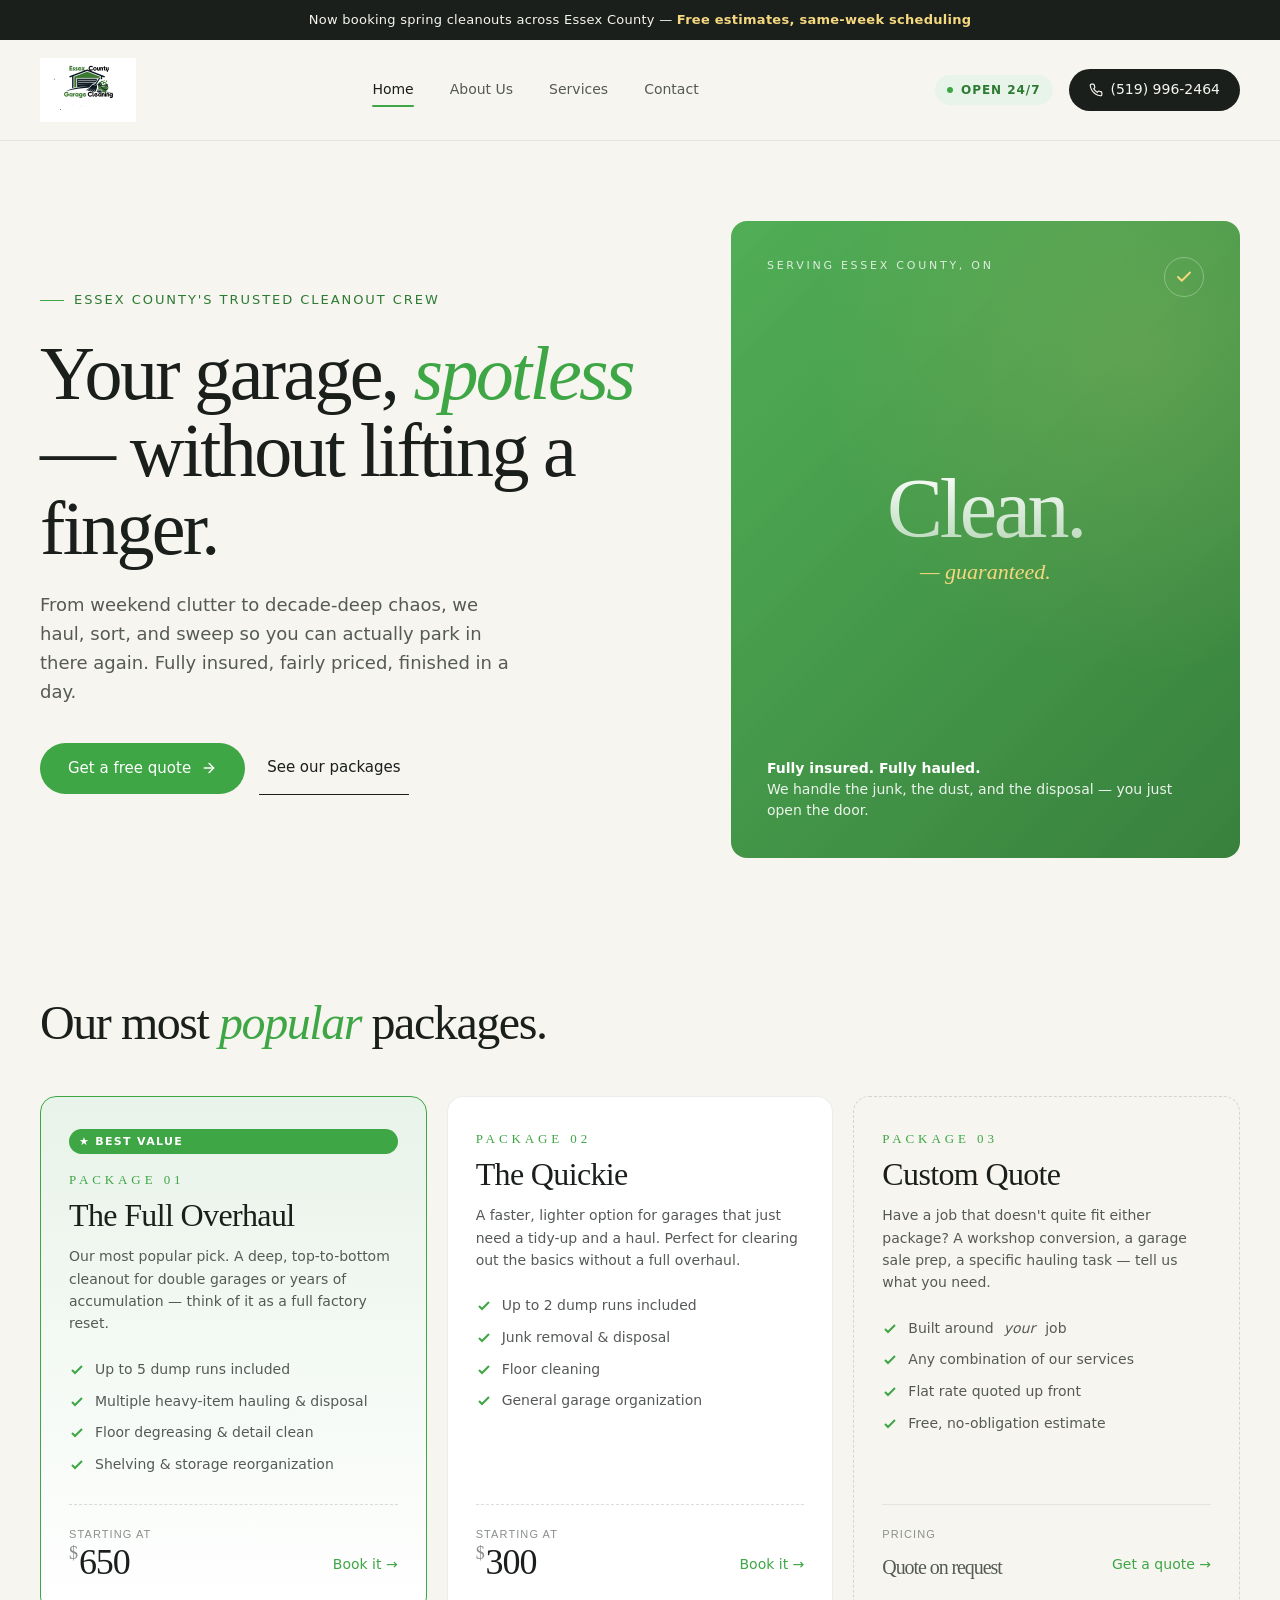
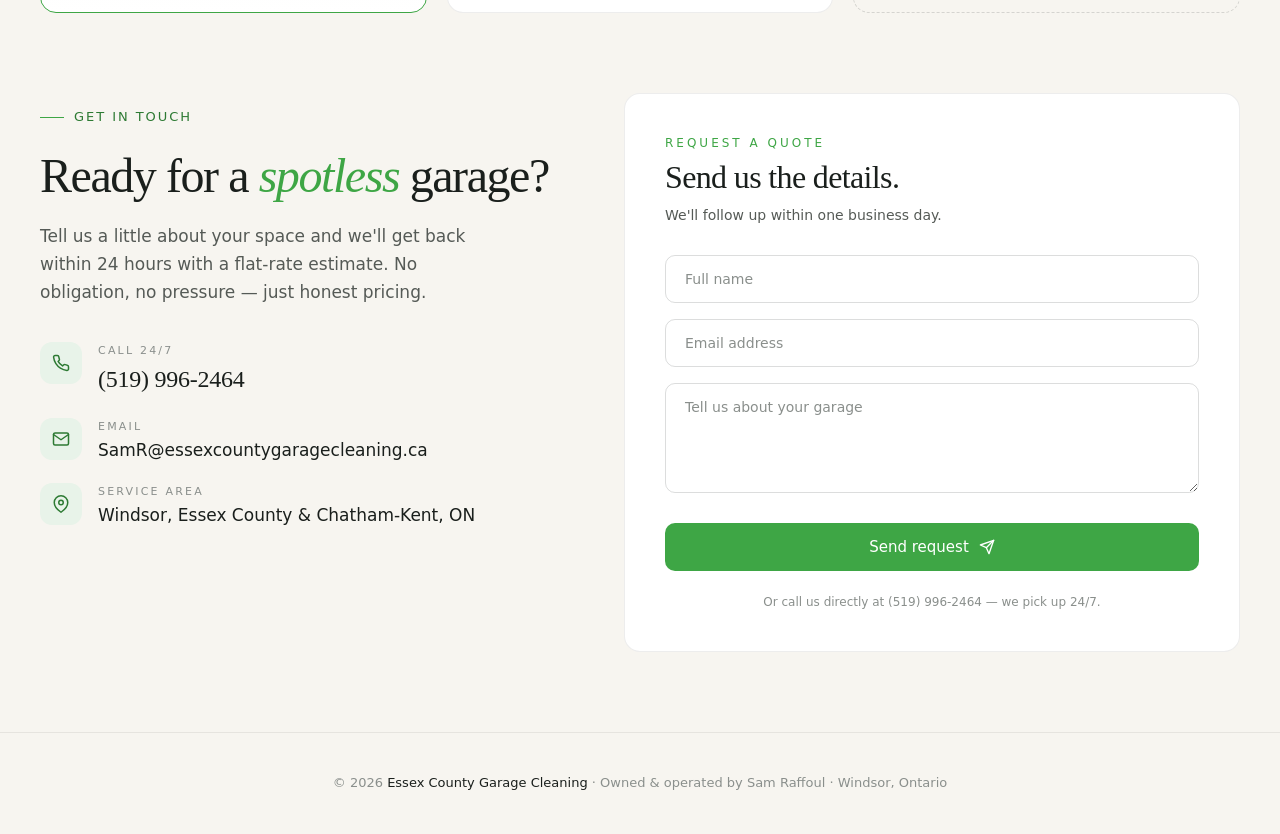
==== commit 3d7ce8d0: "Add files via upload" ====
--- a/index.html
+++ b/index.html
@@ -357,17 +357,34 @@
 }
 .pkg-grid {
   display: grid;
-  grid-template-columns: 1fr 1fr;
-  gap: 24px;
-}
+  grid-template-columns: repeat(3, 1fr);
+  gap: 20px;
+  align-items: stretch;
+}
+.pkg { display: flex; flex-direction: column; }
+.pkg-inner { display: flex; flex-direction: column; flex: 1; }
+.pkg-features { flex: 1; }
 .pkg {
   background: var(--bg-card);
   border: 1px solid var(--line);
   border-radius: var(--radius);
-  padding: 36px;
+  padding: 32px 28px;
   position: relative;
   overflow: hidden;
   transition: all 0.3s ease;
+}
+.pkg.custom {
+  background: transparent;
+  border: 1.5px dashed var(--line-strong);
+}
+.pkg.custom:hover {
+  border-color: var(--accent);
+  border-style: solid;
+  background: var(--bg-card);
+}
+.pkg.custom .pkg-foot {
+  border-top-style: solid;
+  border-top-color: var(--line);
 }
 .pkg::before {
   content: '';
@@ -801,6 +818,10 @@
 footer.site-footer strong { color: var(--ink); font-weight: 500; }
 
 /* ---------- RESPONSIVE ---------- */
+@media (max-width: 1100px) {
+  .pkg-grid { grid-template-columns: 1fr; gap: 18px; }
+  .pkg { padding: 32px; }
+}
 @media (max-width: 960px) {
   .header-inner { grid-template-columns: 1fr auto; gap: 20px; padding: 16px 24px; }
   nav.primary { display: none; }
@@ -847,9 +868,9 @@
     </nav>
     <div class="header-cta">
       <span class="pill-247">Open 24/7</span>
-      <a href="tel:5195550199" class="btn-phone">
+      <a href="tel:5199962464" class="btn-phone">
         <svg viewBox="0 0 24 24" fill="none" stroke="currentColor" stroke-width="2" stroke-linecap="round" stroke-linejoin="round"><path d="M22 16.92v3a2 2 0 0 1-2.18 2 19.79 19.79 0 0 1-8.63-3.07 19.5 19.5 0 0 1-6-6 19.79 19.79 0 0 1-3.07-8.67A2 2 0 0 1 4.11 2h3a2 2 0 0 1 2 1.72 12.84 12.84 0 0 0 .7 2.81 2 2 0 0 1-.45 2.11L8.09 9.91a16 16 0 0 0 6 6l1.27-1.27a2 2 0 0 1 2.11-.45 12.84 12.84 0 0 0 2.81.7A2 2 0 0 1 22 16.92z"/></svg>
-        (519) 555-0199
+        (519) 996-2464
       </a>
     </div>
   </div>
@@ -892,7 +913,6 @@
 <section class="services" id="packages">
   <div class="section-head">
     <h2 class="display">Our most <em>popular</em> packages.</h2>
-    <p>Two flat-rate options built around what most Essex County homeowners actually need. No surprises, no upcharges.</p>
   </div>
 
   <div class="pkg-grid">
@@ -926,15 +946,36 @@
         <ul class="pkg-features">
           <li>Up to 2 dump runs included</li>
           <li>Junk removal &amp; disposal</li>
-          <li>Donation drop-off on request</li>
+          <li>Floor cleaning</li>
           <li>General garage organization</li>
         </ul>
         <div class="pkg-foot">
           <div class="pkg-price">
             <span class="from">Starting at</span>
-            <span class="dollar">$</span>349
+            <span class="dollar">$</span>300
           </div>
           <a href="#contact" class="pkg-cta">Book it →</a>
+        </div>
+      </div>
+    </div>
+
+    <div class="pkg custom">
+      <div class="pkg-inner">
+        <div class="pkg-num">Package 03</div>
+        <h3 class="pkg-name">Custom Quote</h3>
+        <p class="pkg-desc">Have a job that doesn't quite fit either package? A workshop conversion, a garage sale prep, a specific hauling task — tell us what you need.</p>
+        <ul class="pkg-features">
+          <li>Built around <em>your</em> job</li>
+          <li>Any combination of our services</li>
+          <li>Flat rate quoted up front</li>
+          <li>Free, no-obligation estimate</li>
+        </ul>
+        <div class="pkg-foot">
+          <div class="pkg-price">
+            <span class="from">Pricing</span>
+            <span style="font-size: 20px; font-weight: 500; color: var(--ink-soft);">Quote on request</span>
+          </div>
+          <a href="#contact" class="pkg-cta">Get a quote →</a>
         </div>
       </div>
     </div>
@@ -954,7 +995,7 @@
         </div>
         <div>
           <div class="contact-detail-label">Call 24/7</div>
-          <div class="contact-detail-value large">(519) 555-0199</div>
+          <div class="contact-detail-value large">(519) 996-2464</div>
         </div>
       </div>
       <div class="contact-detail">
@@ -972,7 +1013,7 @@
         </div>
         <div>
           <div class="contact-detail-label">Service area</div>
-          <div class="contact-detail-value">Windsor &amp; all of Essex County, ON</div>
+          <div class="contact-detail-value">Windsor, Essex County &amp; Chatham-Kent, ON</div>
         </div>
       </div>
     </div>
@@ -999,13 +1040,13 @@
         Send request
         <svg viewBox="0 0 24 24" fill="none" stroke="currentColor" stroke-width="2" stroke-linecap="round" stroke-linejoin="round"><line x1="22" y1="2" x2="11" y2="13"/><polygon points="22 2 15 22 11 13 2 9 22 2"/></svg>
       </button>
-      <p class="form-note">Or call us directly at (519) 555-0199 — we pick up 24/7.</p>
+      <p class="form-note">Or call us directly at (519) 996-2464 — we pick up 24/7.</p>
     </form>
   </div>
 </section>
 
 <footer class="site-footer">
-  © 2026 <strong>Essex County Garage Cleaning</strong> · Owned &amp; operated by Sarkis Raffol · Windsor, Ontario
+  © 2026 <strong>Essex County Garage Cleaning</strong> · Owned &amp; operated by Sam Raffoul · Windsor, Ontario
 </footer>
 
 </body>
